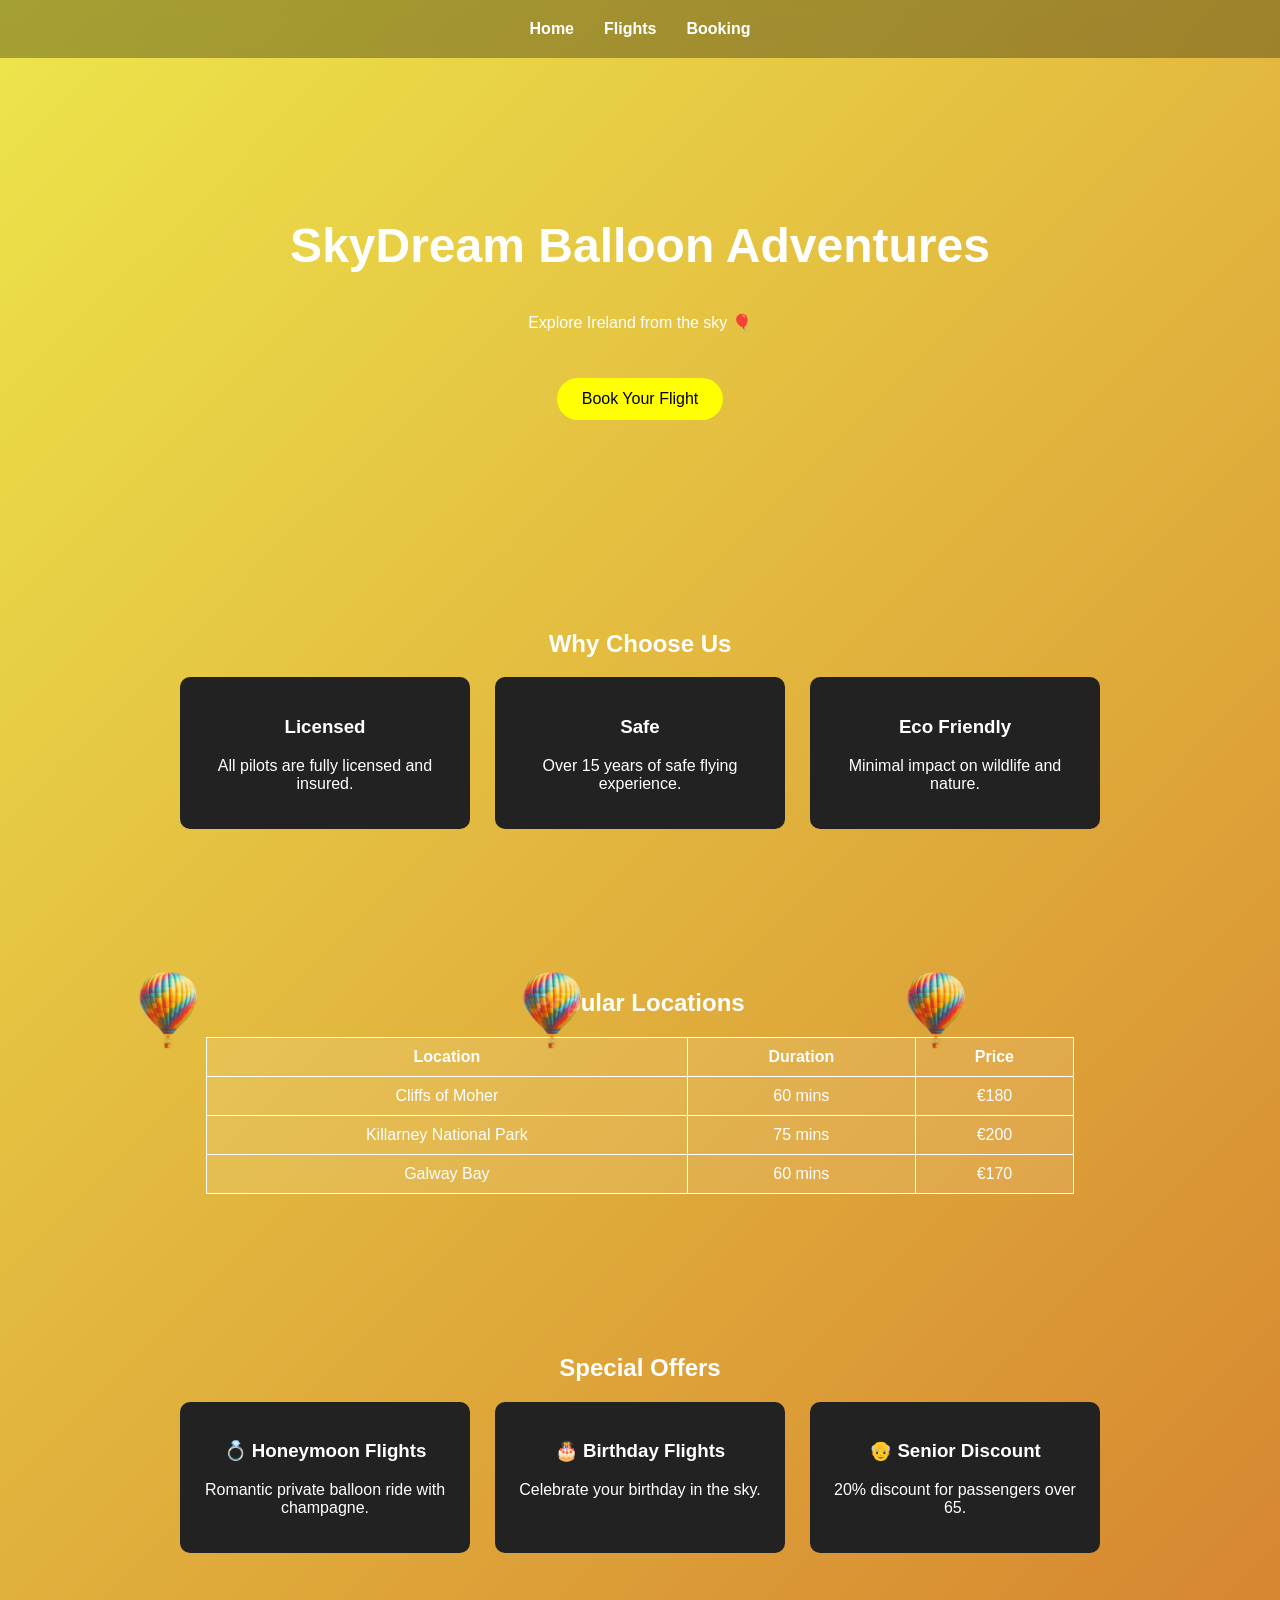
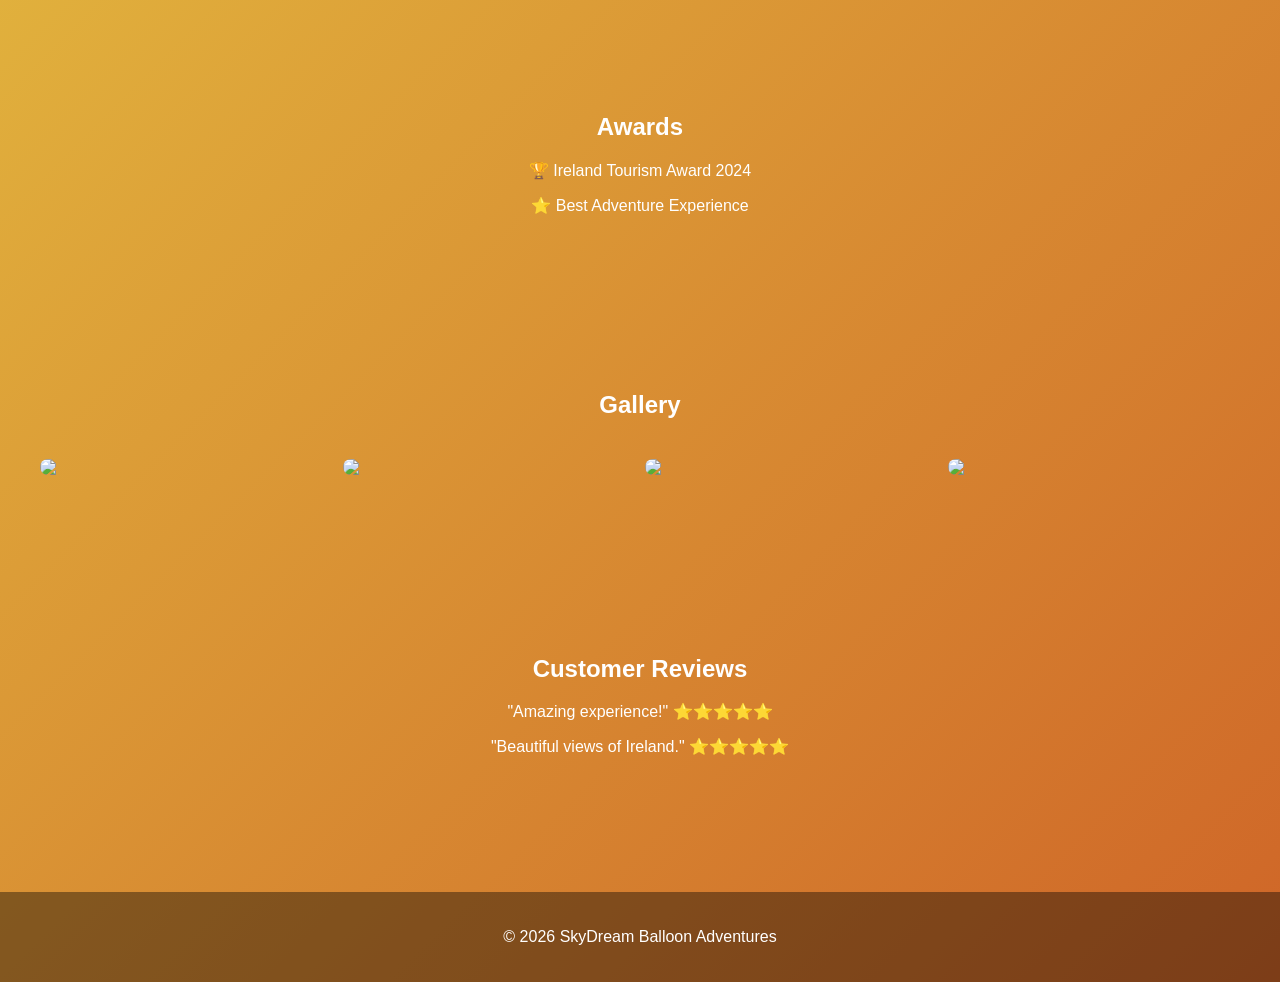
==== index.html @ f2215718 "BalloonWebsite" ====
<!DOCTYPE html>
<html lang="en">

<head>
    <meta charset="UTF-8">
    <meta name="viewport" content="width=device-width, initial-scale=1.0">
    <title>SkyDream Balloon Adventures</title>
    <link rel="icon" type="image/png" href="/images/favicon-32x32.png">
    <link rel="stylesheet" href="css/style.css">

</head>

<body>
   <!-- FLOATING BALLOONS -->

<img src="images/balloon.png" class="balloon">
<img src="images/balloon.png" class="balloon">
<img src="images/balloon.png" class="balloon">


<nav>

<a href="index.html">Home</a>
<a href="flights.html">Flights</a>
<a href="booking.html">Booking</a>

</nav>

<section class="hero">

<h1>SkyDream Balloon Adventures</h1>
<p>Explore Ireland from the sky 🎈</p>

<a href="booking.html" class="btn">Book Your Flight</a>

</section>


<section class="section">

<h2>Why Choose Us</h2>

<div class="cards">

<div class="card">
<h3>Licensed</h3>
<p>All pilots are fully licensed and insured.</p>
</div>

<div class="card">
<h3>Safe</h3>
<p>Over 15 years of safe flying experience.</p>
</div>

<div class="card">
<h3>Eco Friendly</h3>
<p>Minimal impact on wildlife and nature.</p>
</div>

</div>

</section>


<section class="section">

<h2>Popular Locations</h2>

<table>

<tr>
<th>Location</th>
<th>Duration</th>
<th>Price</th>
</tr>

<tr>
<td>Cliffs of Moher</td>
<td>60 mins</td>
<td>€180</td>
</tr>

<tr>
<td>Killarney National Park</td>
<td>75 mins</td>
<td>€200</td>
</tr>

<tr>
<td>Galway Bay</td>
<td>60 mins</td>
<td>€170</td>
</tr>

</table>

</section>
<section class="section">

<h2>Special Offers</h2>

<div class="cards">

<div class="card">
<h3>💍 Honeymoon Flights</h3>
<p>Romantic private balloon ride with champagne.</p>
</div>

<div class="card">
<h3>🎂 Birthday Flights</h3>
<p>Celebrate your birthday in the sky.</p>
</div>

<div class="card">
<h3>👴 Senior Discount</h3>
<p>20% discount for passengers over 65.</p>
</div>

</div>

</section>

<section class="section">

<h2>Awards</h2>

<p>🏆 Ireland Tourism Award 2024</p>
<p>⭐ Best Adventure Experience</p>

</section>
<section class="section">

<h2>Gallery</h2>

<div class="gallery">

<img src="https://picsum.photos/300?1">
<img src="https://picsum.photos/300?2">
<img src="https://picsum.photos/300?3">
<img src="https://picsum.photos/300?4">

</div>

</section>


<section class="section">

<h2>Customer Reviews</h2>

<p>"Amazing experience!" ⭐⭐⭐⭐⭐</p>
<p>"Beautiful views of Ireland." ⭐⭐⭐⭐⭐</p>

</section>

<footer>

<p>© 2026 SkyDream Balloon Adventures</p>

</footer>
</body>

</html>
---- css/style.css ----
/* ---------- GLOBAL ---------- */

body{
font-family:Arial;
margin:0;
color:white;
text-align:center;
background:linear-gradient(-45deg,#0b0b0b,#1b3c59,#c53b1c,#ede54b);
background-size:400% 400%;
animation:gradientBG 12s ease infinite;
}

@keyframes gradientBG{
0%{background-position:0% 50%;}
50%{background-position:100% 50%;}
100%{background-position:0% 50%;}
}

/* ---------- NAV ---------- */

nav{
display:flex;
justify-content:center;
gap:30px;
padding:20px;
background:rgba(0,0,0,0.3);
backdrop-filter:blur(6px);
}

nav a{
color:white;
text-decoration:none;
font-weight:bold;
position:relative;
}

nav a::after{
content:"";
width:0%;
height:2px;
background:yellow;
position:absolute;
left:0;
bottom:-5px;
transition:0.5s;
}

nav a:hover::after{
width:100%;
}

/* ---------- HERO ---------- */

.hero{
padding:120px 20px;
}

.hero h1{
font-size:3em;
animation:fadeSlide 2s ease forwards;
}

@keyframes fadeSlide{
from{opacity:0; transform:translateY(-40px);}
to{opacity:1; transform:translateY(0);}
}

/* ---------- FLOATING BALLOONS ---------- */

.balloon{
position:fixed;
bottom:-150px;
width:80px;
animation:floatUp 20s linear infinite;
opacity:0.7;
}

.balloon:nth-child(1){left:10%; animation-duration:18s;}
.balloon:nth-child(2){left:40%; animation-duration:22s;}
.balloon:nth-child(3){left:70%; animation-duration:25s;}

@keyframes floatUp{
0%{transform:translateY(0);}
100%{transform:translateY(-120vh);}
}

/* ---------- CARDS ---------- */

.section{
padding:70px 20px;
}

.cards{
display:flex;
flex-wrap:wrap;
justify-content:center;
gap:25px;
}

.card{
width:250px;
padding:20px;
border-radius:15px;
background:rgba(255,255,255,0.15);
backdrop-filter:blur(10px);
transition:0.3s;
}

.card:hover{
transform:translateY(-10px) scale(1.05);
}

/* ---------- TABLE ---------- */

table{
margin:auto;
border-collapse:collapse;
width:70%;
background:rgba(255,255,255,0.1);
}

th,td{
padding:10px;
border:1px solid white;
}

tr:hover{
background:rgba(255,255,255,0.2);
}

/* ---------- BUTTON ---------- */

.btn{
display:inline-block;
margin-top:30px;
padding:12px 25px;
background:yellow;
color:black;
border-radius:30px;
text-decoration:none;
transition:0.3s;
}

.btn:hover{
transform:scale(1.1);
background:white;
}
/* SECTIONS

.section{
padding:70px 20px;
background:#b91414;
} */
/* CARDS */

.cards{
display:flex;
flex-wrap:wrap;
justify-content:center;
gap:25px;
}

.card{
background:#222;
padding:20px;
width:250px;
border-radius:10px;
transition:0.3s;
}

.card:hover{
transform:scale(1.1);
background:#333;
}
/* GALLERY */

.gallery{
display:grid;
grid-template-columns:repeat(auto-fit,minmax(200px,1fr));
gap:10px;
padding:20px;
}

.gallery img{
width:100%;
border-radius:10px;
}

/* ---------- FOOTER ---------- */

footer{
padding:20px;
background:rgba(0,0,0,0.4);
margin-top:50px;
}

form{
background:#333;
width: 345px;
margin:auto;
padding: 40px;
border-radius:10px;
}

input,select,textarea{
width:100%;
padding:10px;
margin:10px 0;
}

button{
background:yellow;
padding:10px;
border:none;
border-radius:10px;

cursor:pointer;
transition:0.3s;
}
button:hover{
transform:scale(1.2);
background:white;
}
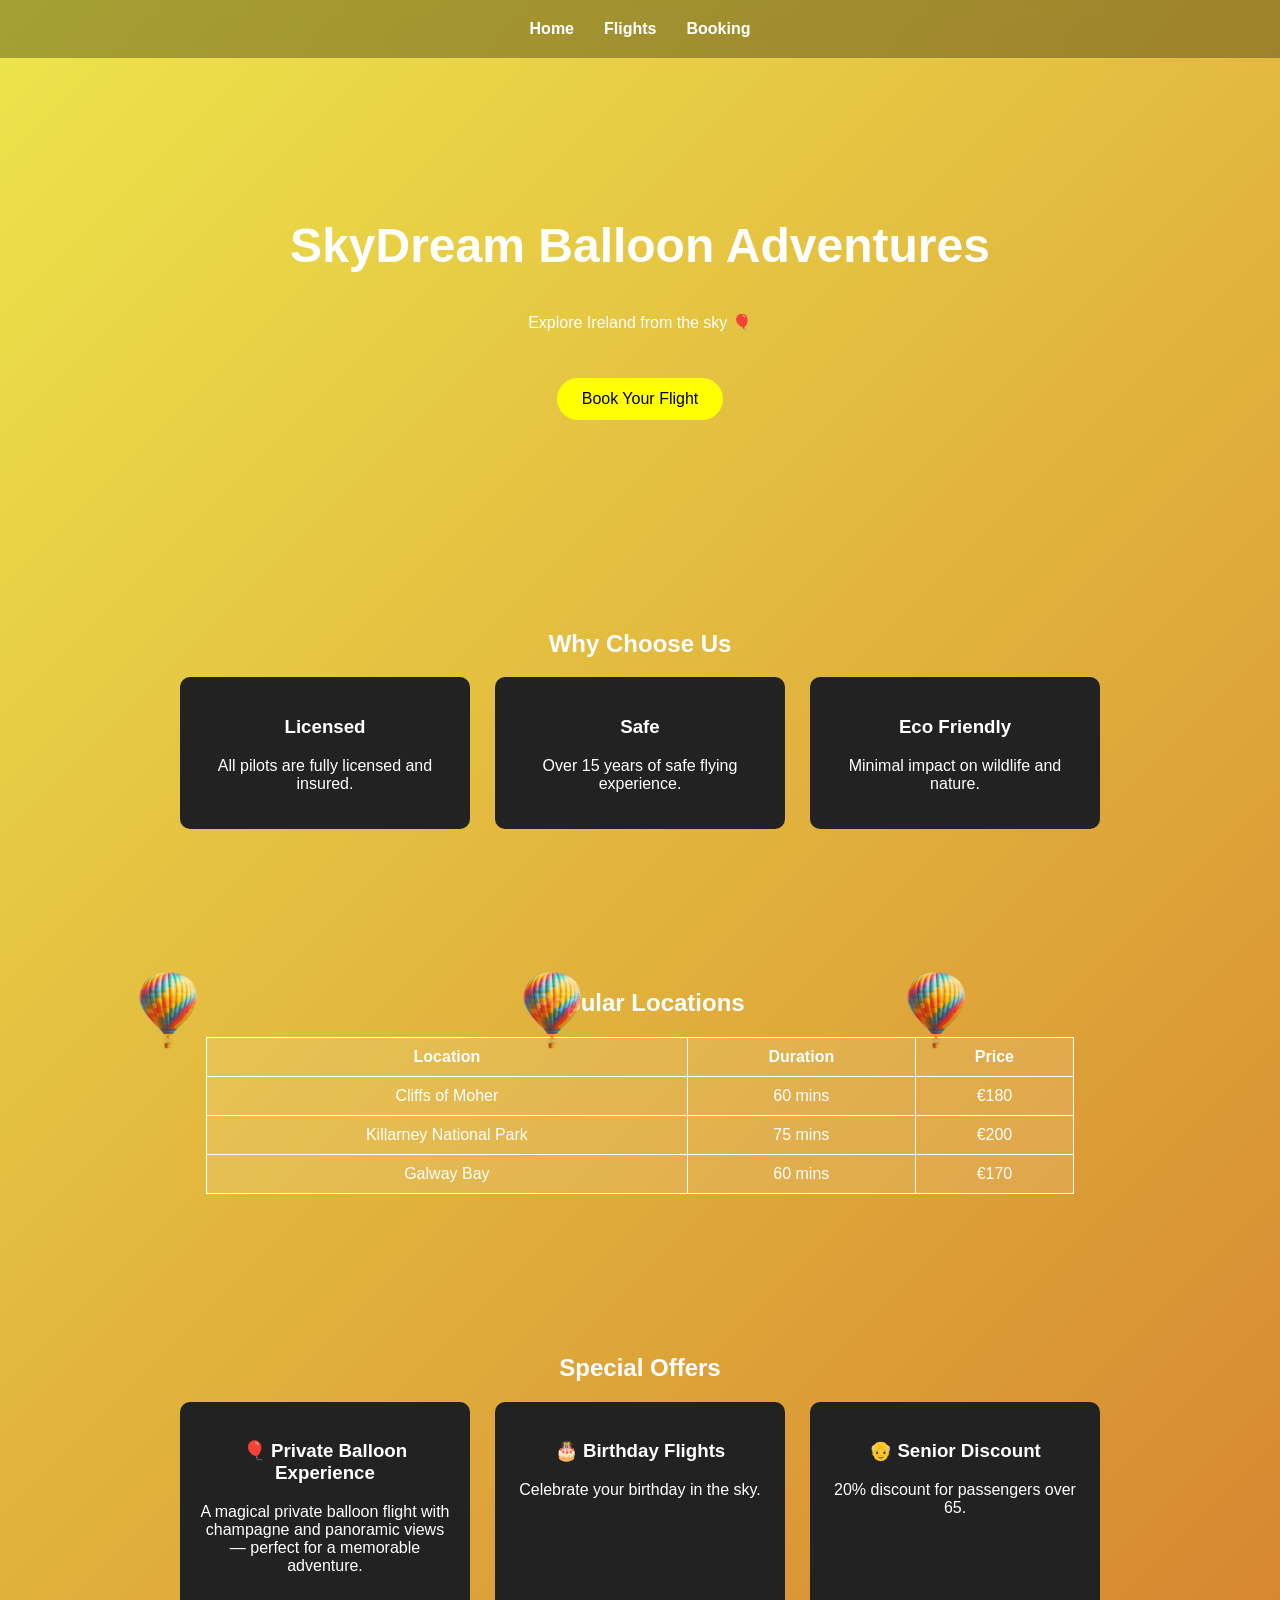
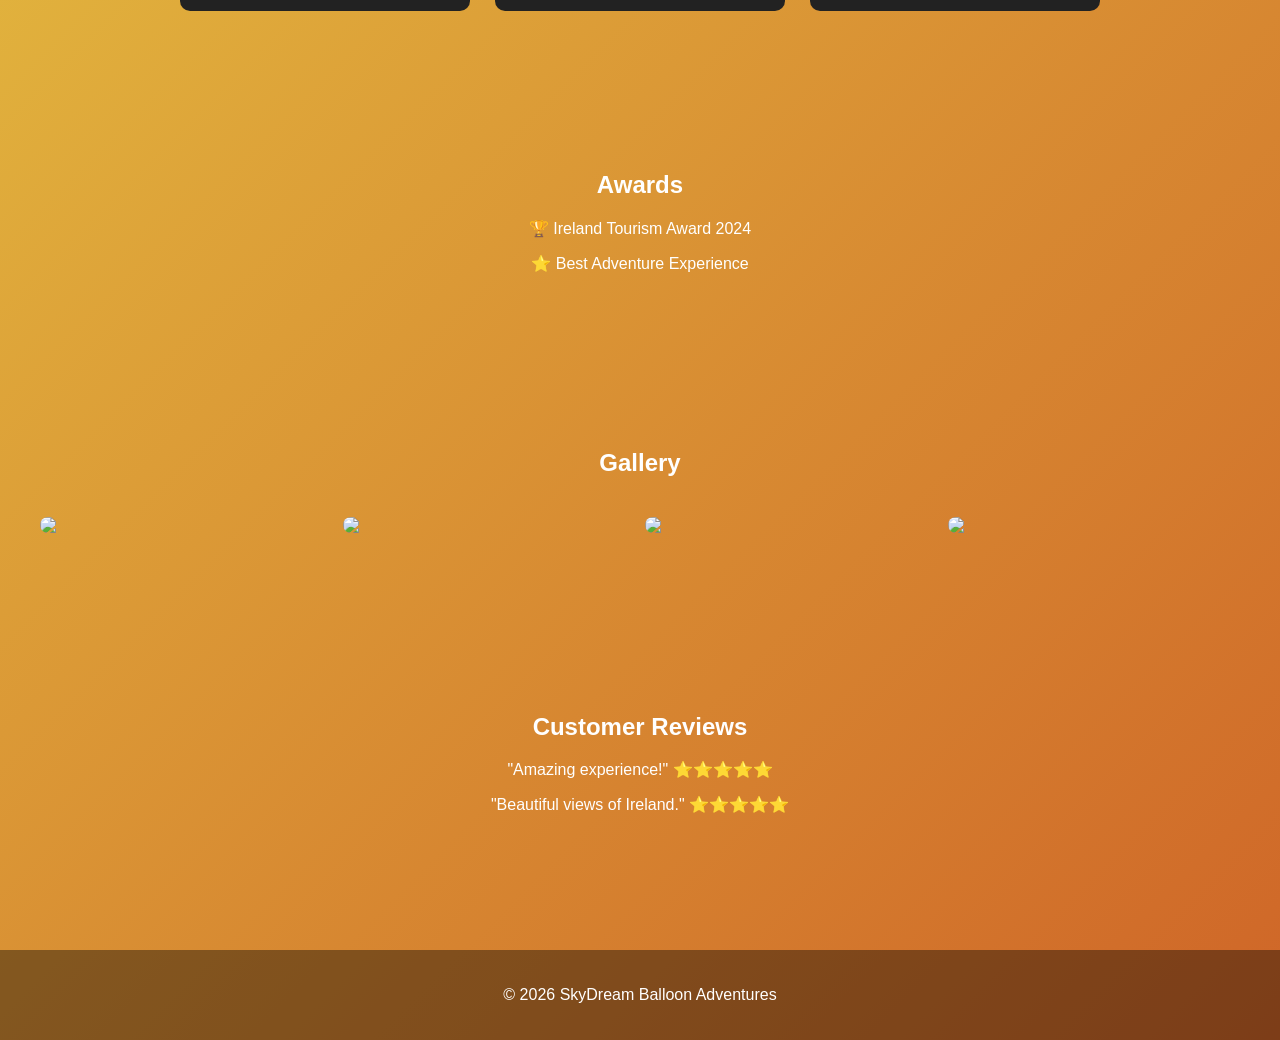
==== commit 0d433c3e: "changed card details" ====
--- a/index.html
+++ b/index.html
@@ -11,153 +11,154 @@
 </head>
 
 <body>
-   <!-- FLOATING BALLOONS -->
+    <!-- FLOATING BALLOONS -->
 
-<img src="images/balloon.png" class="balloon">
-<img src="images/balloon.png" class="balloon">
-<img src="images/balloon.png" class="balloon">
+    <img src="images/balloon.png" class="balloon">
+    <img src="images/balloon.png" class="balloon">
+    <img src="images/balloon.png" class="balloon">
 
 
-<nav>
+    <nav>
 
-<a href="index.html">Home</a>
-<a href="flights.html">Flights</a>
-<a href="booking.html">Booking</a>
+        <a href="index.html">Home</a>
+        <a href="flights.html">Flights</a>
+        <a href="booking.html">Booking</a>
 
-</nav>
+    </nav>
 
-<section class="hero">
+    <section class="hero">
 
-<h1>SkyDream Balloon Adventures</h1>
-<p>Explore Ireland from the sky 🎈</p>
+        <h1>SkyDream Balloon Adventures</h1>
+        <p>Explore Ireland from the sky 🎈</p>
 
-<a href="booking.html" class="btn">Book Your Flight</a>
+        <a href="booking.html" class="btn">Book Your Flight</a>
 
-</section>
+    </section>
 
 
-<section class="section">
+    <section class="section">
 
-<h2>Why Choose Us</h2>
+        <h2>Why Choose Us</h2>
 
-<div class="cards">
+        <div class="cards">
 
-<div class="card">
-<h3>Licensed</h3>
-<p>All pilots are fully licensed and insured.</p>
-</div>
+            <div class="card">
+                <h3>Licensed</h3>
+                <p>All pilots are fully licensed and insured.</p>
+            </div>
 
-<div class="card">
-<h3>Safe</h3>
-<p>Over 15 years of safe flying experience.</p>
-</div>
+            <div class="card">
+                <h3>Safe</h3>
+                <p>Over 15 years of safe flying experience.</p>
+            </div>
 
-<div class="card">
-<h3>Eco Friendly</h3>
-<p>Minimal impact on wildlife and nature.</p>
-</div>
+            <div class="card">
+                <h3>Eco Friendly</h3>
+                <p>Minimal impact on wildlife and nature.</p>
+            </div>
 
-</div>
+        </div>
 
-</section>
+    </section>
 
 
-<section class="section">
+    <section class="section">
 
-<h2>Popular Locations</h2>
+        <h2>Popular Locations</h2>
 
-<table>
+        <table>
 
-<tr>
-<th>Location</th>
-<th>Duration</th>
-<th>Price</th>
-</tr>
+            <tr>
+                <th>Location</th>
+                <th>Duration</th>
+                <th>Price</th>
+            </tr>
 
-<tr>
-<td>Cliffs of Moher</td>
-<td>60 mins</td>
-<td>€180</td>
-</tr>
+            <tr>
+                <td>Cliffs of Moher</td>
+                <td>60 mins</td>
+                <td>€180</td>
+            </tr>
 
-<tr>
-<td>Killarney National Park</td>
-<td>75 mins</td>
-<td>€200</td>
-</tr>
+            <tr>
+                <td>Killarney National Park</td>
+                <td>75 mins</td>
+                <td>€200</td>
+            </tr>
 
-<tr>
-<td>Galway Bay</td>
-<td>60 mins</td>
-<td>€170</td>
-</tr>
+            <tr>
+                <td>Galway Bay</td>
+                <td>60 mins</td>
+                <td>€170</td>
+            </tr>
 
-</table>
+        </table>
 
-</section>
-<section class="section">
+    </section>
+    <section class="section">
 
-<h2>Special Offers</h2>
+        <h2>Special Offers</h2>
 
-<div class="cards">
+        <div class="cards">
 
-<div class="card">
-<h3>💍 Honeymoon Flights</h3>
-<p>Romantic private balloon ride with champagne.</p>
-</div>
+            <div class="card">
+                <h3>🎈 Private Balloon Experience</h3>
+                <p>A magical private balloon flight with champagne and panoramic views — perfect for a memorable
+                    adventure.</p>
+            </div>
 
-<div class="card">
-<h3>🎂 Birthday Flights</h3>
-<p>Celebrate your birthday in the sky.</p>
-</div>
+            <div class="card">
+                <h3>🎂 Birthday Flights</h3>
+                <p>Celebrate your birthday in the sky.</p>
+            </div>
 
-<div class="card">
-<h3>👴 Senior Discount</h3>
-<p>20% discount for passengers over 65.</p>
-</div>
+            <div class="card">
+                <h3>👴 Senior Discount</h3>
+                <p>20% discount for passengers over 65.</p>
+            </div>
 
-</div>
+        </div>
 
-</section>
+    </section>
 
-<section class="section">
+    <section class="section">
 
-<h2>Awards</h2>
+        <h2>Awards</h2>
 
-<p>🏆 Ireland Tourism Award 2024</p>
-<p>⭐ Best Adventure Experience</p>
+        <p>🏆 Ireland Tourism Award 2024</p>
+        <p>⭐ Best Adventure Experience</p>
 
-</section>
-<section class="section">
+    </section>
+    <section class="section">
 
-<h2>Gallery</h2>
+        <h2>Gallery</h2>
 
-<div class="gallery">
+        <div class="gallery">
 
-<img src="https://picsum.photos/300?1">
-<img src="https://picsum.photos/300?2">
-<img src="https://picsum.photos/300?3">
-<img src="https://picsum.photos/300?4">
+            <img src="https://picsum.photos/300?1">
+            <img src="https://picsum.photos/300?2">
+            <img src="https://picsum.photos/300?3">
+            <img src="https://picsum.photos/300?4">
 
-</div>
+        </div>
 
-</section>
+    </section>
 
 
-<section class="section">
+    <section class="section">
 
-<h2>Customer Reviews</h2>
+        <h2>Customer Reviews</h2>
 
-<p>"Amazing experience!" ⭐⭐⭐⭐⭐</p>
-<p>"Beautiful views of Ireland." ⭐⭐⭐⭐⭐</p>
+        <p>"Amazing experience!" ⭐⭐⭐⭐⭐</p>
+        <p>"Beautiful views of Ireland." ⭐⭐⭐⭐⭐</p>
 
-</section>
+    </section>
 
-<footer>
+    <footer>
 
-<p>© 2026 SkyDream Balloon Adventures</p>
+        <p>© 2026 SkyDream Balloon Adventures</p>
 
-</footer>
+    </footer>
 </body>
 
 </html>
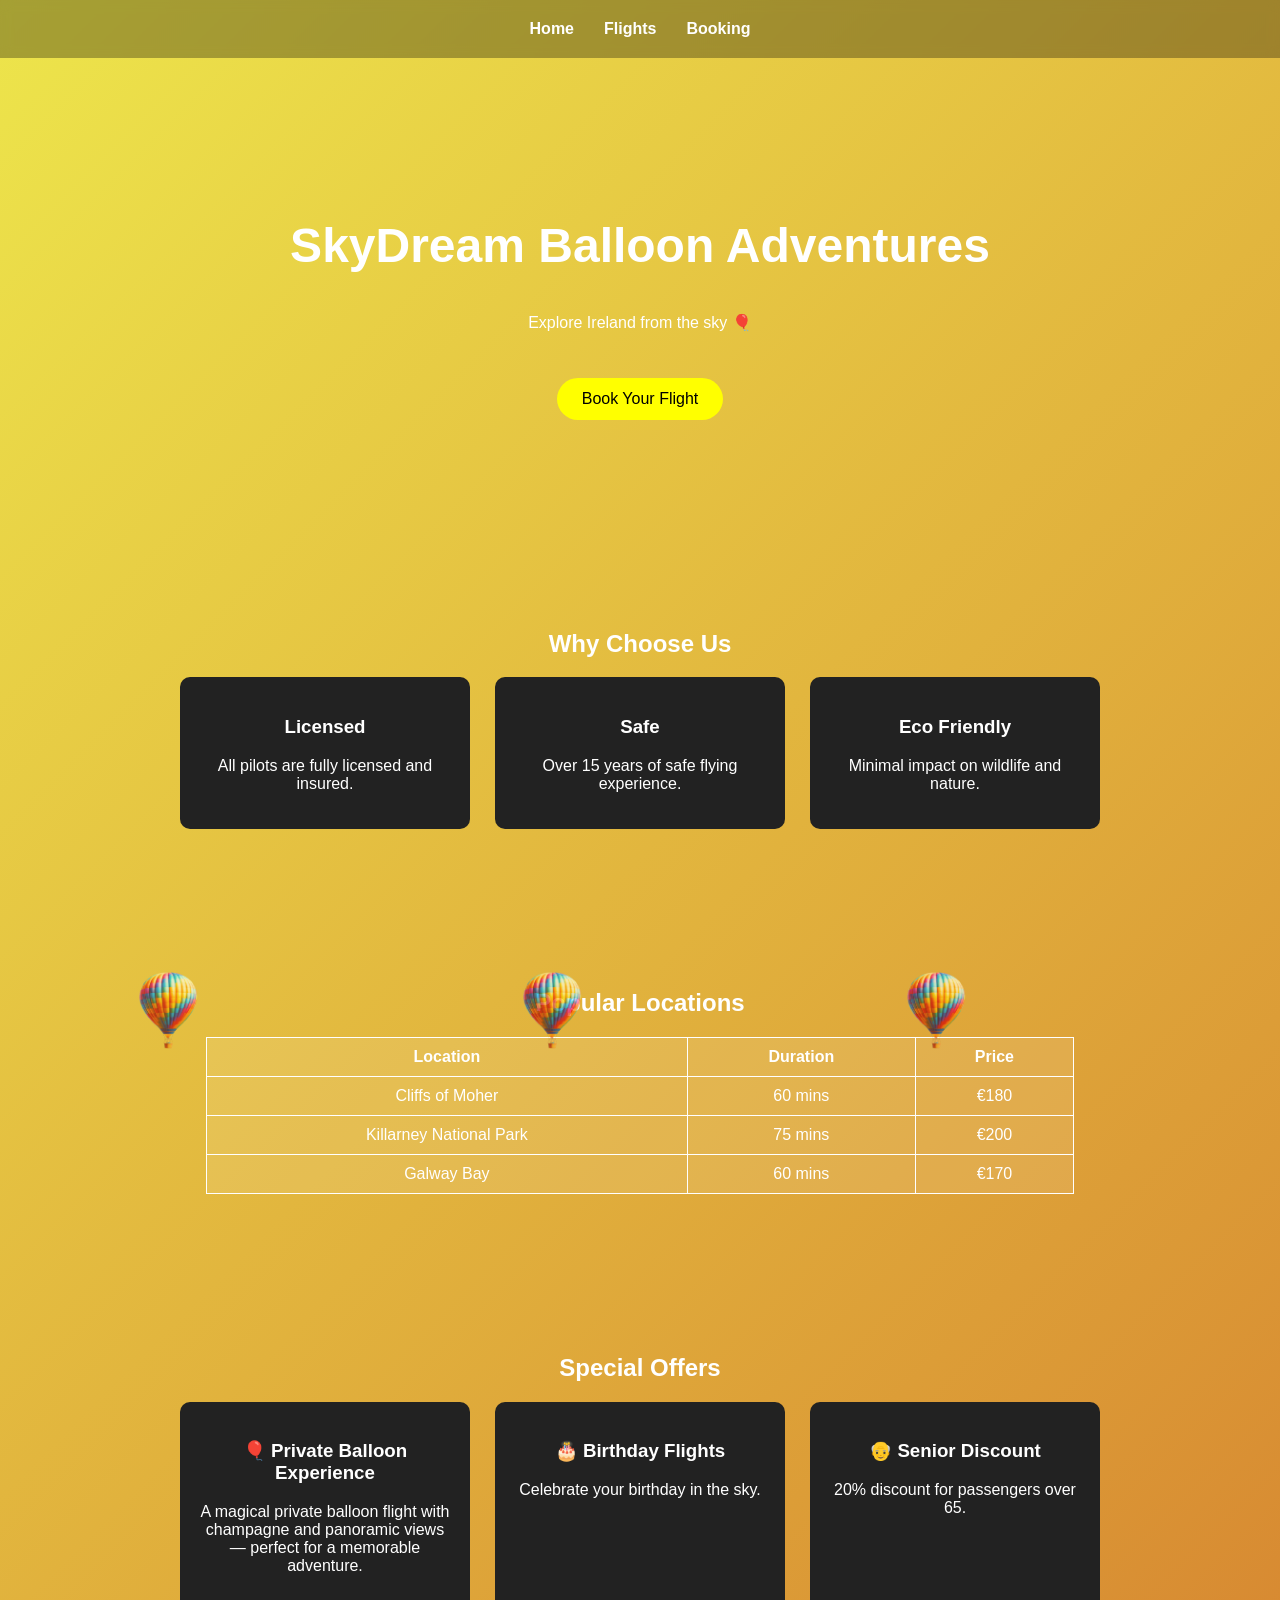
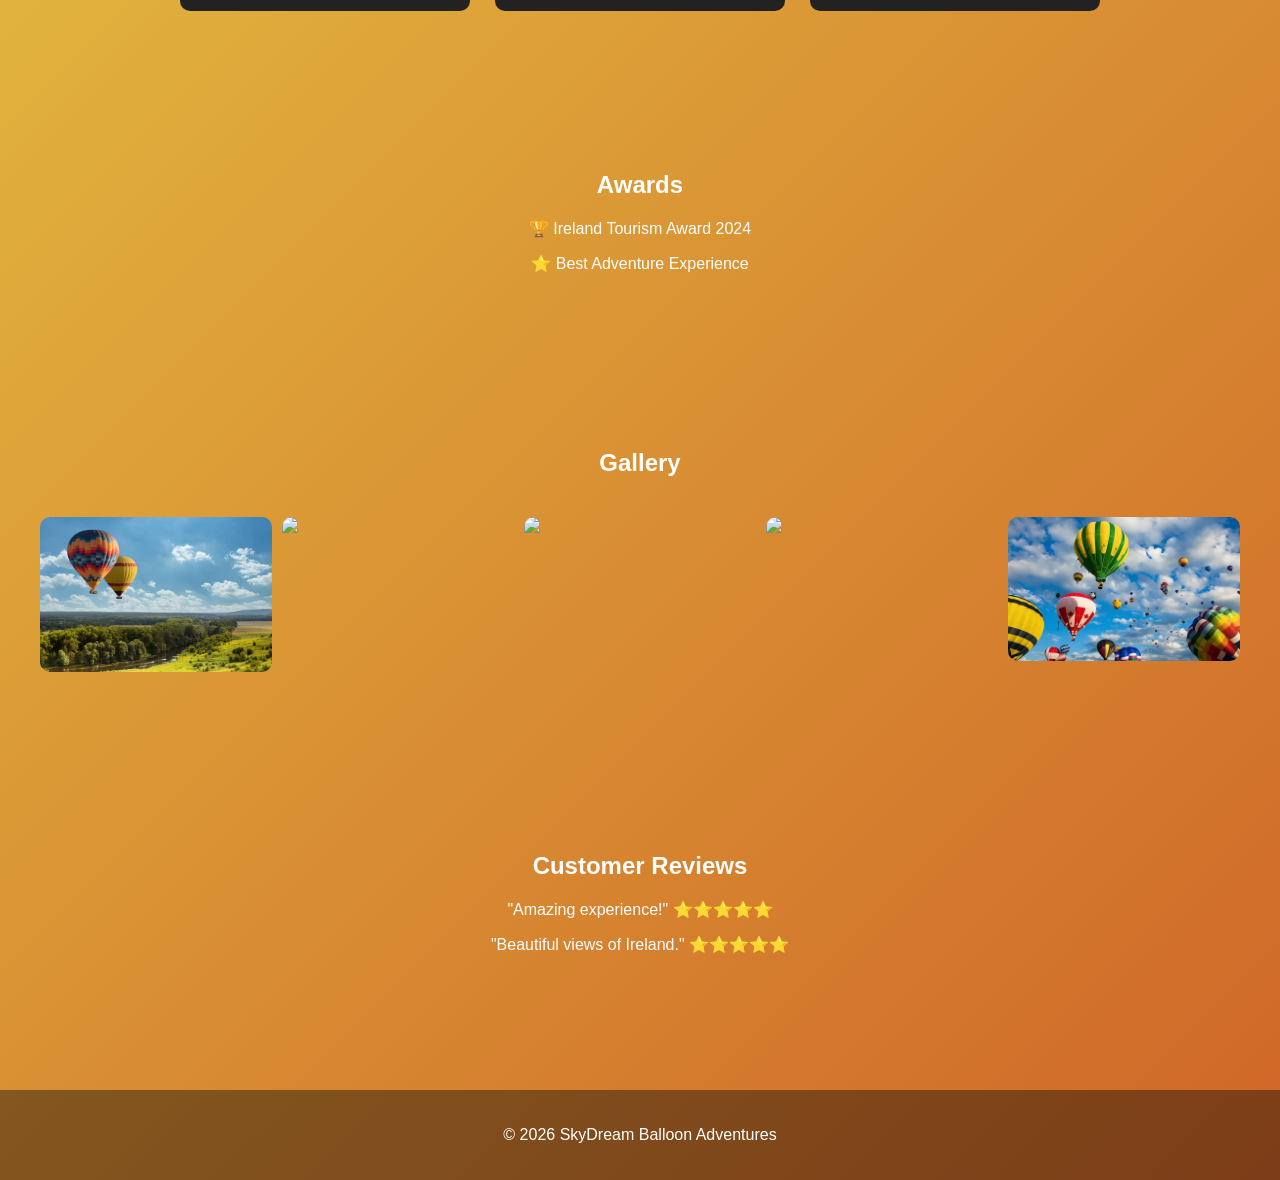
==== commit f0d0ac6f: "image changes" ====
--- a/index.html
+++ b/index.html
@@ -134,11 +134,13 @@
         <h2>Gallery</h2>
 
         <div class="gallery">
-
+            <img src="images/balloon4.jpg">
             <img src="https://picsum.photos/300?1">
             <img src="https://picsum.photos/300?2">
             <img src="https://picsum.photos/300?3">
-            <img src="https://picsum.photos/300?4">
+            <!-- <img src="https://picsum.photos/300?4"> -->
+            <img src="images/ballon3.webp">
+
 
         </div>
 
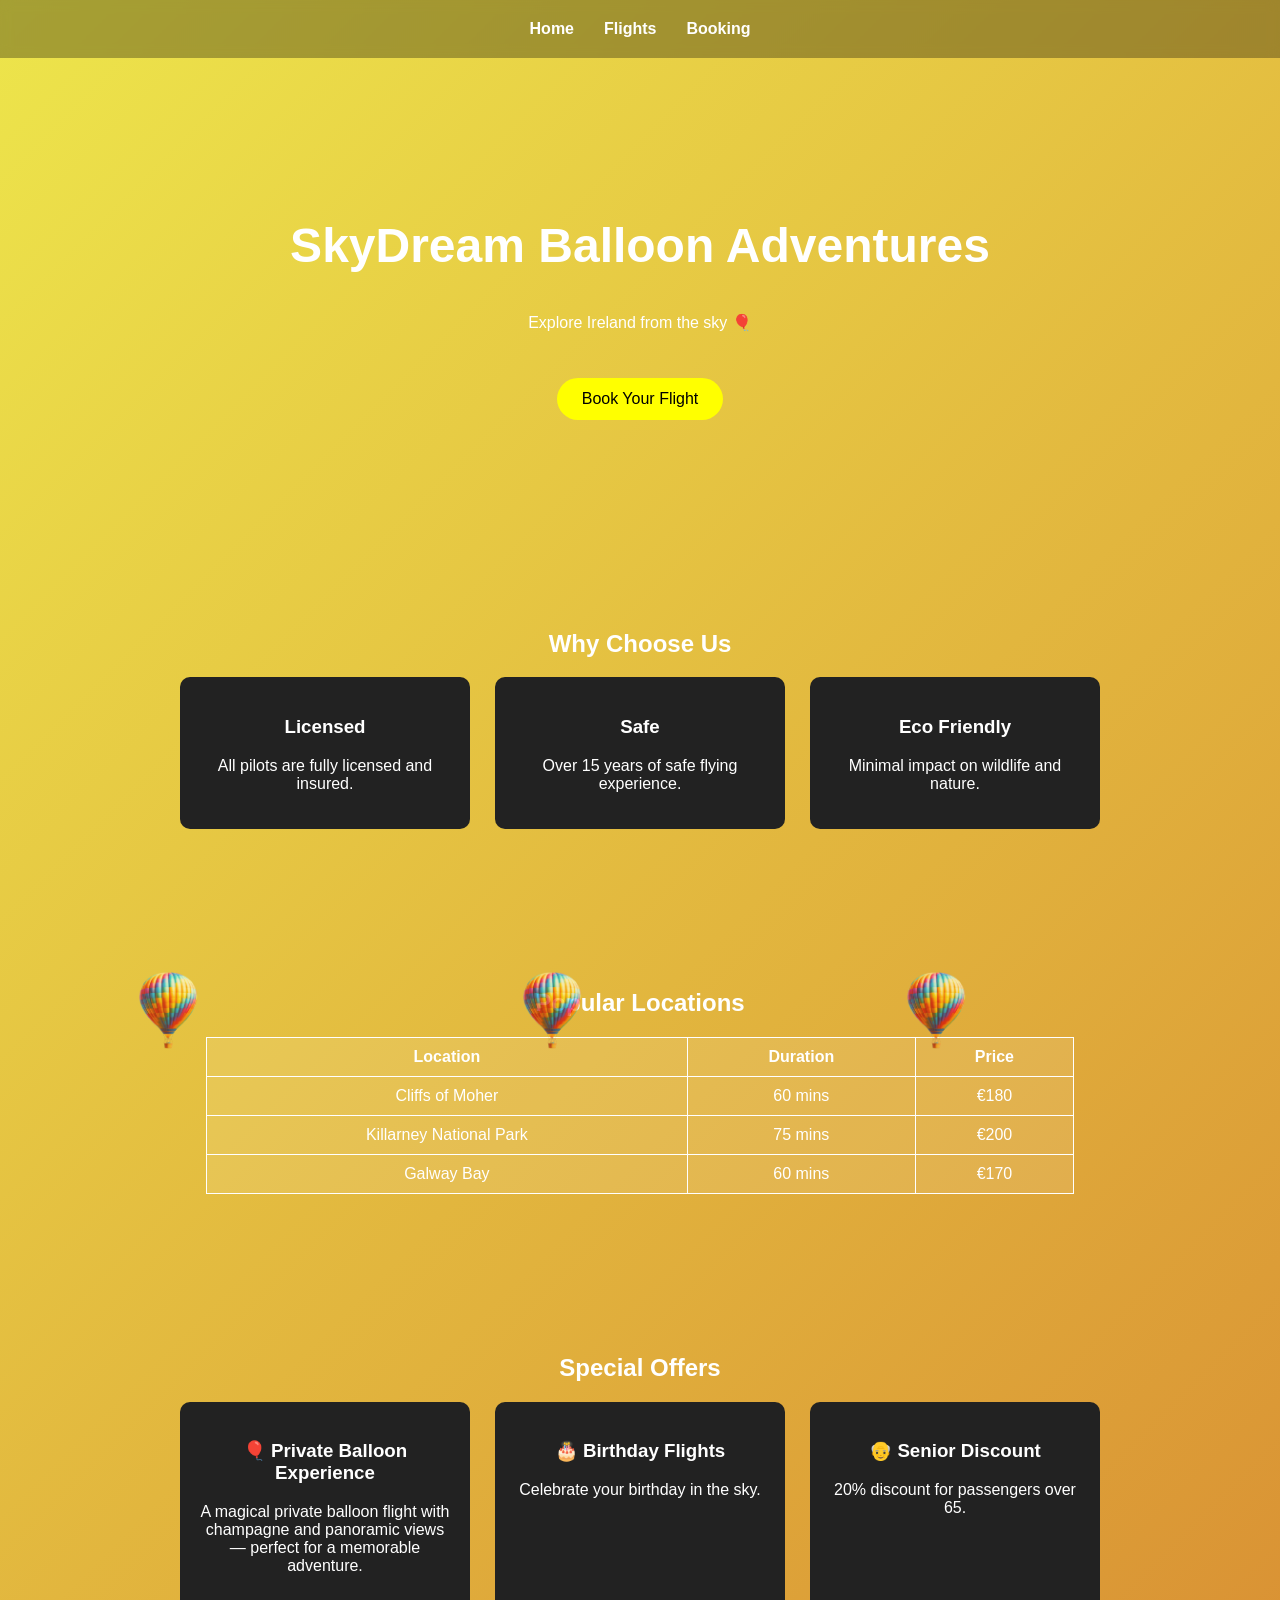
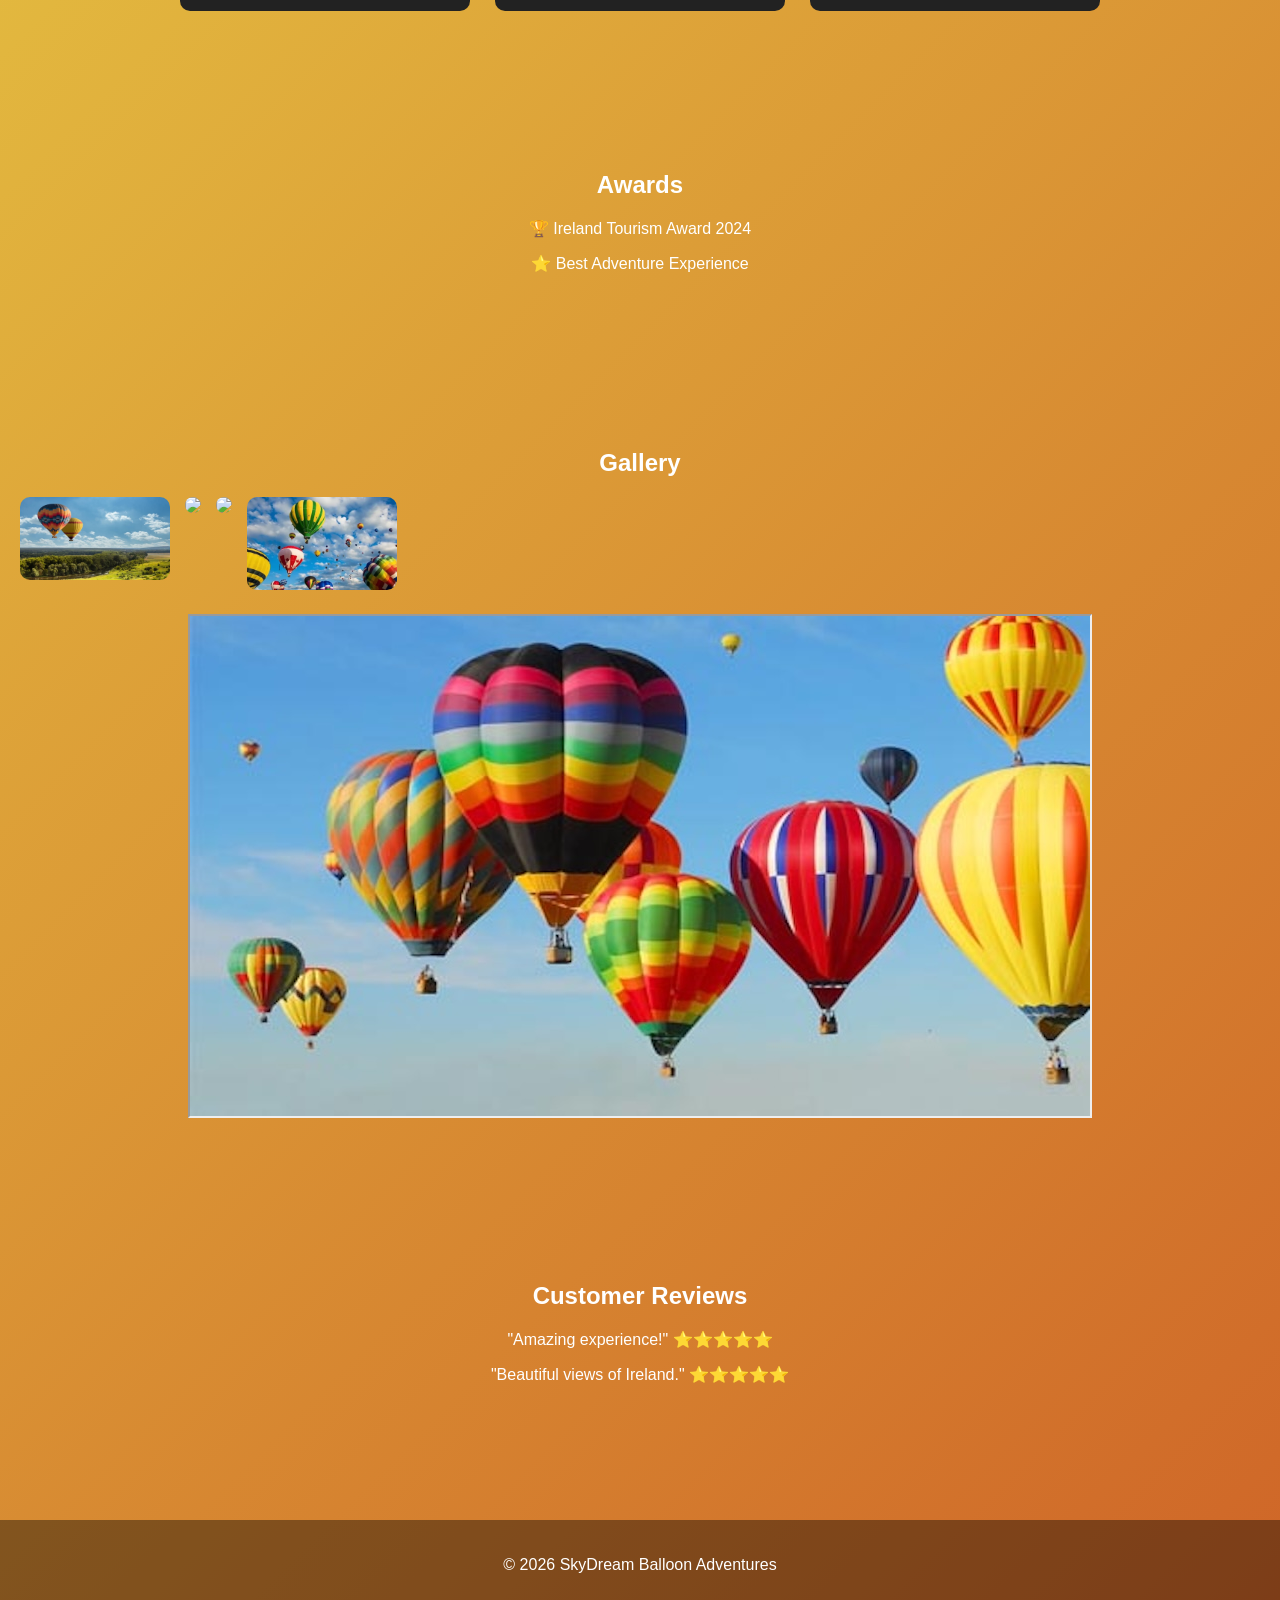
==== commit 279af9af: "added style and iframe gallery" ====
--- a/index.html
+++ b/index.html
@@ -134,15 +134,26 @@
         <h2>Gallery</h2>
 
         <div class="gallery">
-            <img src="images/balloon4.jpg">
-            <img src="https://picsum.photos/300?1">
-            <img src="https://picsum.photos/300?2">
-            <img src="https://picsum.photos/300?3">
-            <!-- <img src="https://picsum.photos/300?4"> -->
-            <img src="images/ballon3.webp">
+            <a href="images/balloon4.jpg" target="galleryFrame">
+                <img src="images/balloon4.jpg" width="150">
+            </a>
+
+            <a href="https://picsum.photos/900/500?1" target="galleryFrame">
+                <img src="https://picsum.photos/300?1">
+            </a>
+
+            <a href="https://picsum.photos/900/500?2" target="galleryFrame">
+                <img src="https://picsum.photos/300?2">
+            </a>
+            
+            <a href="images/ballon3.jpg target="galleryFrame">
+                <img src="images/ballon3.jpg"  width="150">
+            </a>
 
 
         </div>
+        <iframe name="galleryFrame" src="images/Baloon1.jpg" width="900" height="500"></iframe>
+
 
     </section>
 
--- a/css/style.css
+++ b/css/style.css
@@ -175,15 +175,21 @@
 /* GALLERY */
 
 .gallery{
-display:grid;
-grid-template-columns:repeat(auto-fit,minmax(200px,1fr));
-gap:10px;
-padding:20px;
+    display:flex;
+    gap:15px;
+    flex-wrap:wrap;
+    margin-bottom:20px;
 }
 
 .gallery img{
-width:100%;
-border-radius:10px;
+    width:150px;
+    border-radius:10px;
+    cursor:pointer;
+    transition:0.3s;
+}
+
+.gallery img:hover{
+    transform:scale(1.05);
 }
 
 /* ---------- FOOTER ---------- */
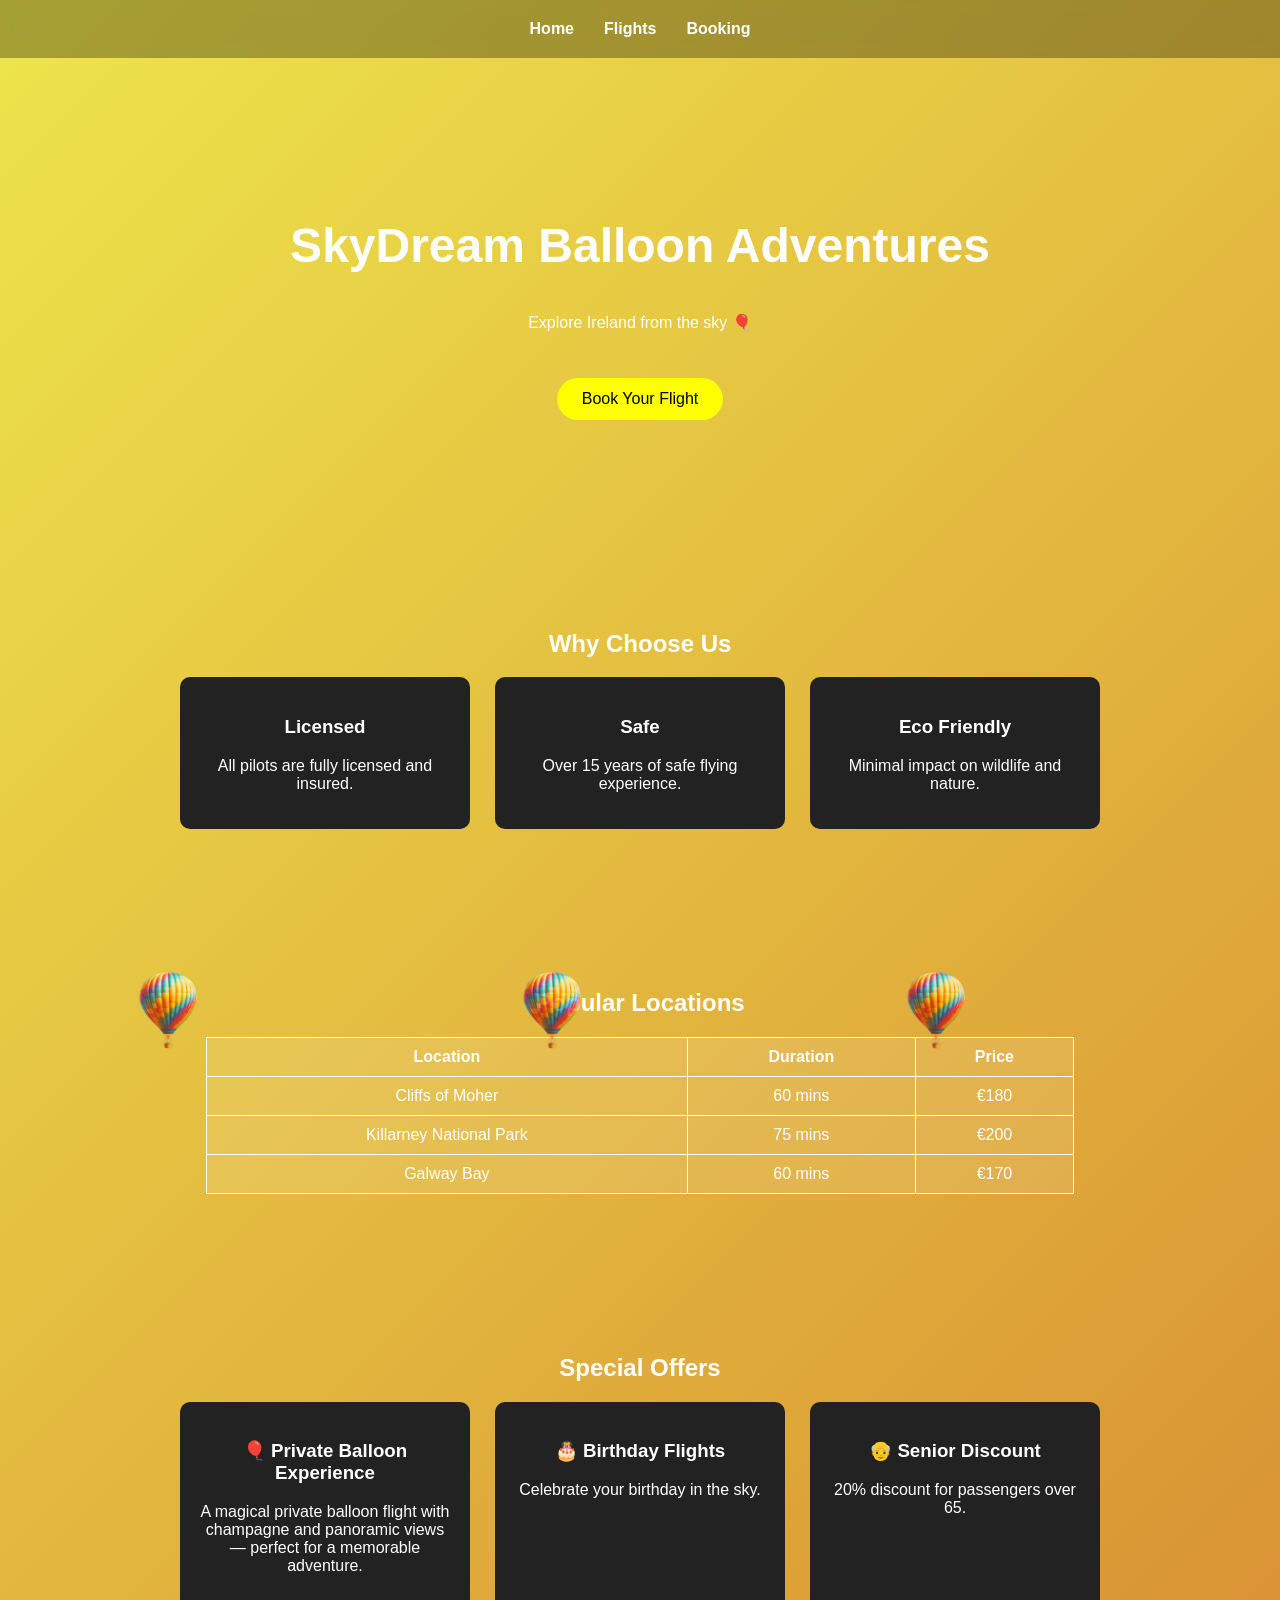
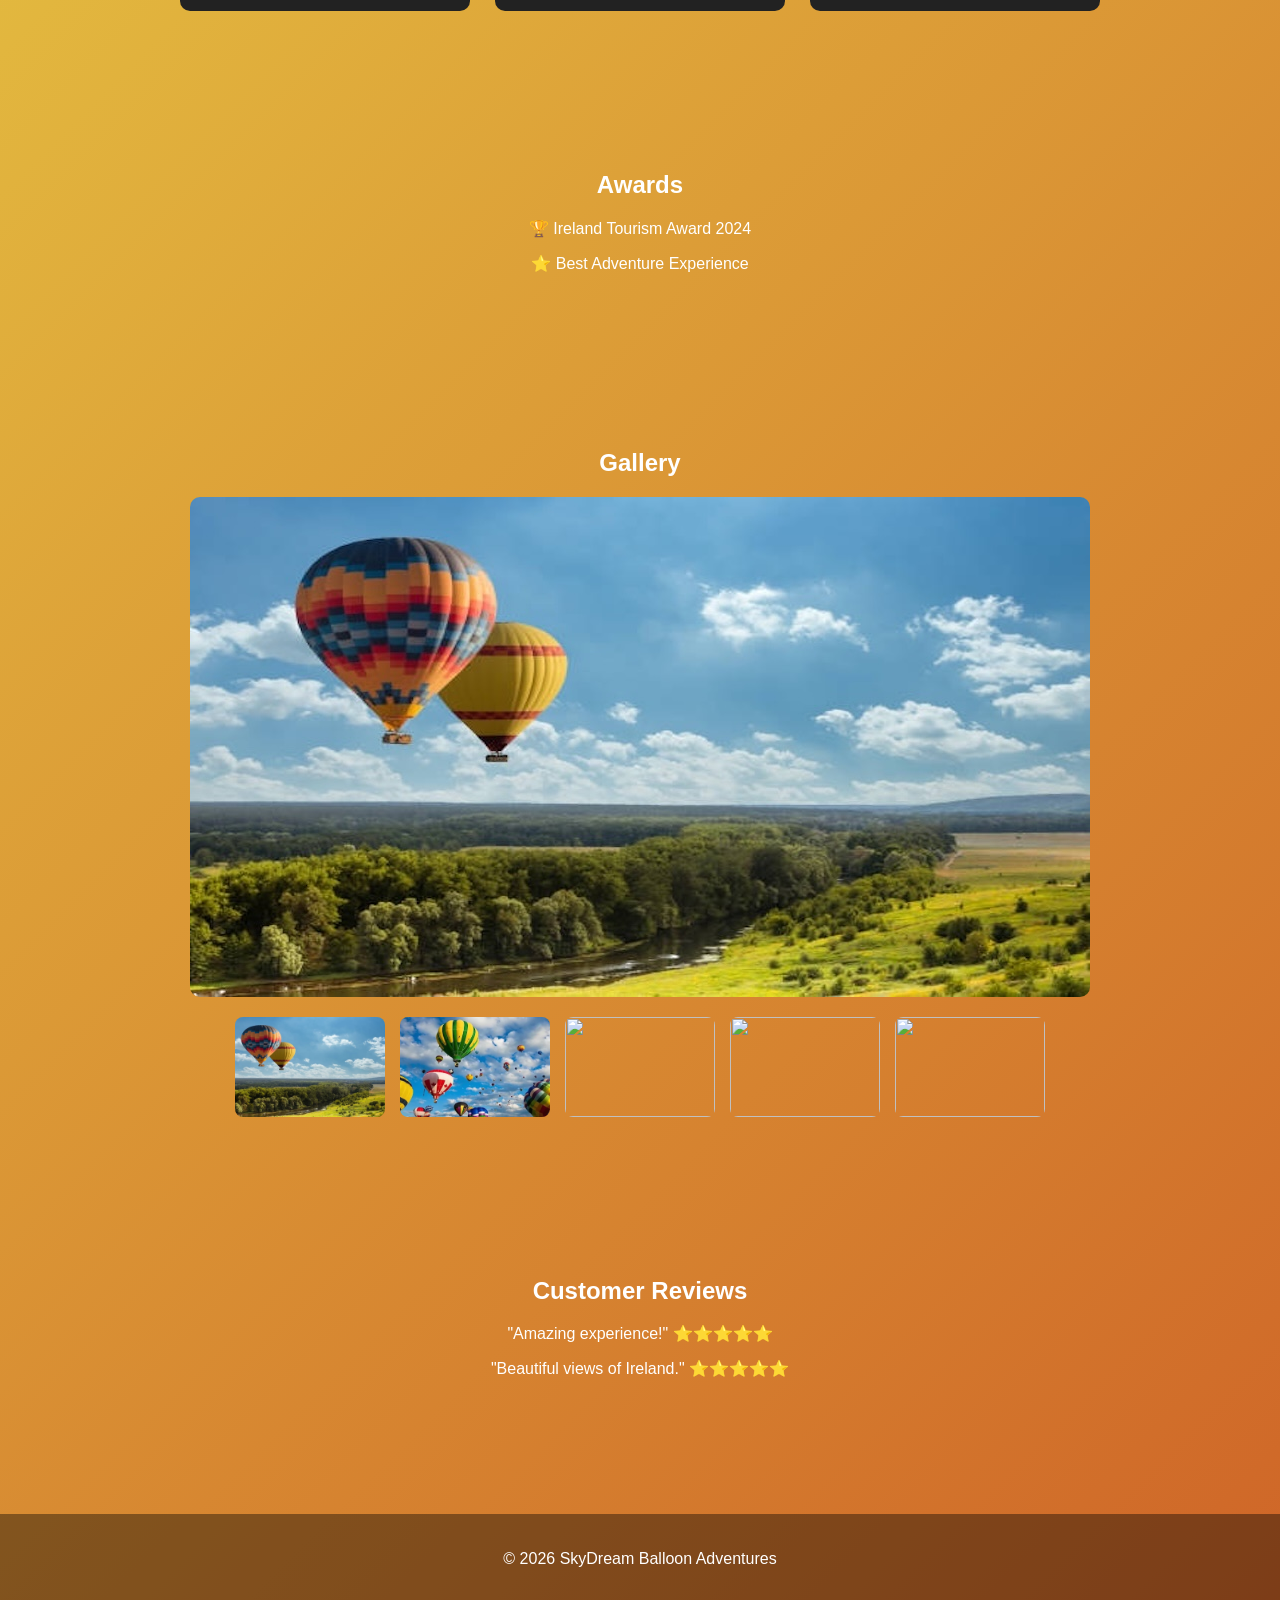
==== commit 6860ac52: "added style and csript section and iframe for images" ====
--- a/index.html
+++ b/index.html
@@ -129,33 +129,27 @@
         <p>⭐ Best Adventure Experience</p>
 
     </section>
-    <section class="section">
+   <section class="section gallery-section">
 
-        <h2>Gallery</h2>
+    <h2>Gallery</h2>
 
-        <div class="gallery">
-            <a href="images/balloon4.jpg" target="galleryFrame">
-                <img src="images/balloon4.jpg" width="150">
-            </a>
+    <!-- Image Viewer -->
+    <div class="gallery-viewer">
+        <iframe id="mainImage" src="images/balloon4.jpg"></iframe>
+    </div>
 
-            <a href="https://picsum.photos/900/500?1" target="galleryFrame">
-                <img src="https://picsum.photos/300?1">
-            </a>
+    <!-- Thumbnails -->
+    <div class="gallery">
 
-            <a href="https://picsum.photos/900/500?2" target="galleryFrame">
-                <img src="https://picsum.photos/300?2">
-            </a>
-            
-            <a href="images/ballon3.jpg target="galleryFrame">
-                <img src="images/ballon3.jpg"  width="150">
-            </a>
+        <img src="images/balloon4.jpg" onclick="changeImage(this)">
+        <img src="images/ballon3.jpg" onclick="changeImage(this)">
+        <img src="https://picsum.photos/900/500?1" onclick="changeImage(this)">
+        <img src="https://picsum.photos/900/500?2" onclick="changeImage(this)">
+        <img src="https://picsum.photos/900/500?3" onclick="changeImage(this)">
 
+    </div>
 
-        </div>
-        <iframe name="galleryFrame" src="images/Baloon1.jpg" width="900" height="500"></iframe>
-
-
-    </section>
+</section>
 
 
     <section class="section">
@@ -172,6 +166,11 @@
         <p>© 2026 SkyDream Balloon Adventures</p>
 
     </footer>
+    <script>
+function changeImage(img){
+    document.getElementById("mainImage").src = img.src;
+}
+</script>
 </body>
 
 </html>
--- a/css/style.css
+++ b/css/style.css
@@ -174,22 +174,42 @@
 }
 /* GALLERY */
 
+.gallery-section{
+    text-align:center;
+}
+
 .gallery{
     display:flex;
+    justify-content:center;
     gap:15px;
     flex-wrap:wrap;
-    margin-bottom:20px;
+    margin-top:20px;
 }
 
 .gallery img{
     width:150px;
-    border-radius:10px;
+    height:100px;
+    object-fit:cover;
+    border-radius:8px;
     cursor:pointer;
     transition:0.3s;
 }
 
 .gallery img:hover{
-    transform:scale(1.05);
+    transform:scale(1.1);
+}
+
+.gallery-viewer{
+    display:flex;
+    justify-content:center;
+    margin-bottom:20px;
+}
+
+.gallery-viewer iframe{
+    width:900px;
+    height:500px;
+    border:none;
+    border-radius:10px;
 }
 
 /* ---------- FOOTER ---------- */
